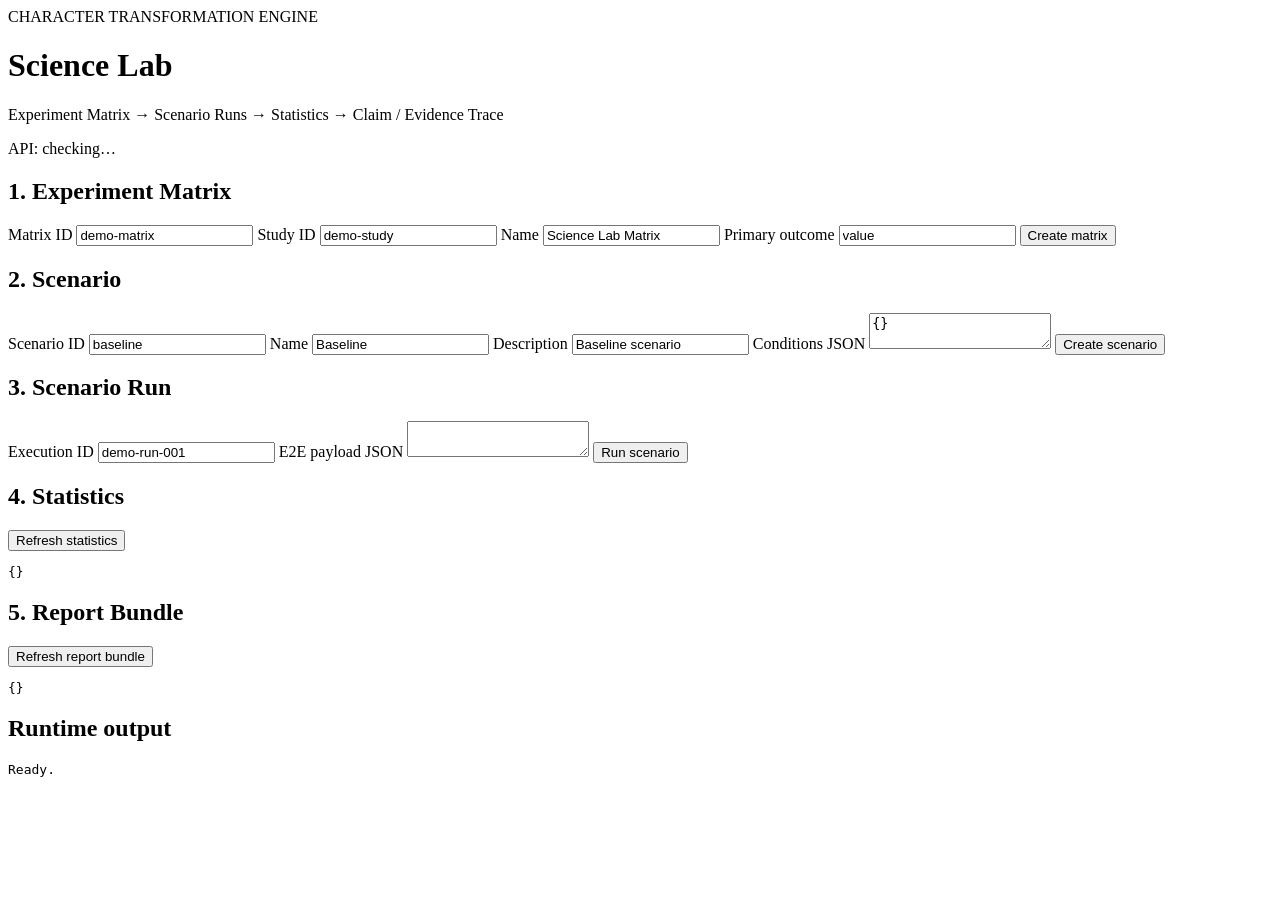
==== frontend/index.html @ 8b7b787e "feat: add Science Lab static UI" ====
<!doctype html>
<html lang="en">
<head>
  <meta charset="utf-8">
  <meta name="viewport" content="width=device-width,initial-scale=1">
  <title>Character Transformation Engine — Science Lab</title>
  <link rel="stylesheet" href="/science-lab/assets/styles.css">
</head>
<body>
  <main class="shell">
    <header>
      <div>
        <div class="eyebrow">CHARACTER TRANSFORMATION ENGINE</div>
        <h1>Science Lab</h1>
        <p class="muted">Experiment Matrix → Scenario Runs → Statistics → Claim / Evidence Trace</p>
      </div>
      <div class="status" id="apiStatus">API: checking…</div>
    </header>

    <section class="grid">
      <article class="card">
        <h2>1. Experiment Matrix</h2>
        <label>Matrix ID <input id="matrixId" value="demo-matrix"></label>
        <label>Study ID <input id="studyId" value="demo-study"></label>
        <label>Name <input id="matrixName" value="Science Lab Matrix"></label>
        <label>Primary outcome <input id="primaryOutcome" value="value"></label>
        <button id="createMatrix">Create matrix</button>
      </article>

      <article class="card">
        <h2>2. Scenario</h2>
        <label>Scenario ID <input id="scenarioId" value="baseline"></label>
        <label>Name <input id="scenarioName" value="Baseline"></label>
        <label>Description <input id="scenarioDescription" value="Baseline scenario"></label>
        <label>Conditions JSON
          <textarea id="conditions">{}</textarea>
        </label>
        <button id="createScenario">Create scenario</button>
      </article>

      <article class="card span2">
        <h2>3. Scenario Run</h2>
        <label>Execution ID <input id="executionId" value="demo-run-001"></label>
        <label>E2E payload JSON
          <textarea id="runPayload"></textarea>
        </label>
        <button id="runScenario">Run scenario</button>
      </article>

      <article class="card">
        <h2>4. Statistics</h2>
        <button id="loadStats">Refresh statistics</button>
        <pre id="stats">{}</pre>
      </article>

      <article class="card">
        <h2>5. Report Bundle</h2>
        <button id="loadReport">Refresh report bundle</button>
        <pre id="report">{}</pre>
      </article>
    </section>

    <section class="card">
      <h2>Runtime output</h2>
      <pre id="output">Ready.</pre>
    </section>
  </main>
<script src="/science-lab/assets/app.js"></script>
</body>
</html>
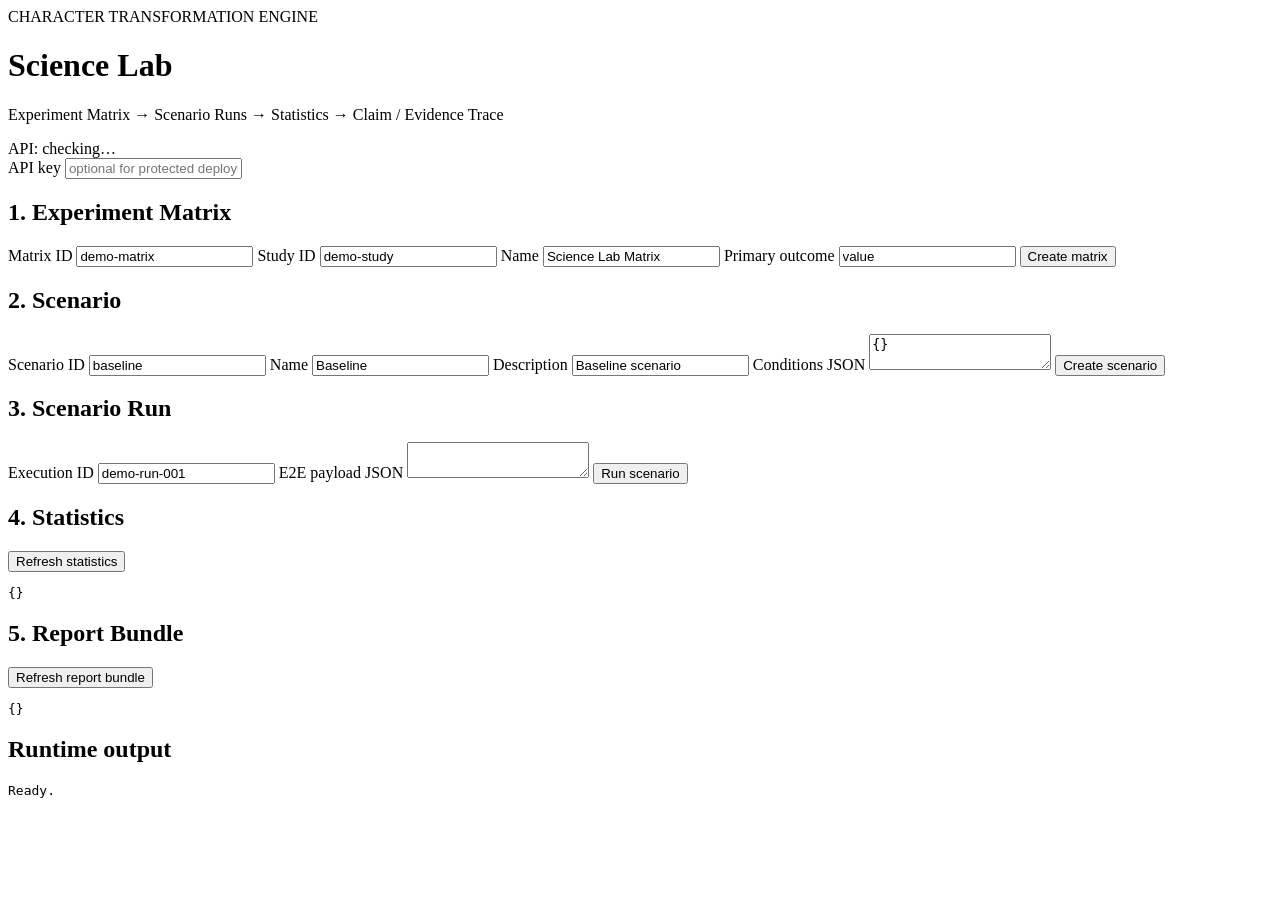
==== commit 12a46225: "feat: allow Science Lab UI API key authentication" ====
--- a/frontend/index.html
+++ b/frontend/index.html
@@ -14,7 +14,7 @@
         <h1>Science Lab</h1>
         <p class="muted">Experiment Matrix → Scenario Runs → Statistics → Claim / Evidence Trace</p>
       </div>
-      <div class="status" id="apiStatus">API: checking…</div>
+      <div><div class="status" id="apiStatus">API: checking…</div><label class="api-key">API key <input id="apiKey" type="password" placeholder="optional for protected deployments"></label></div>
     </header>
 
     <section class="grid">
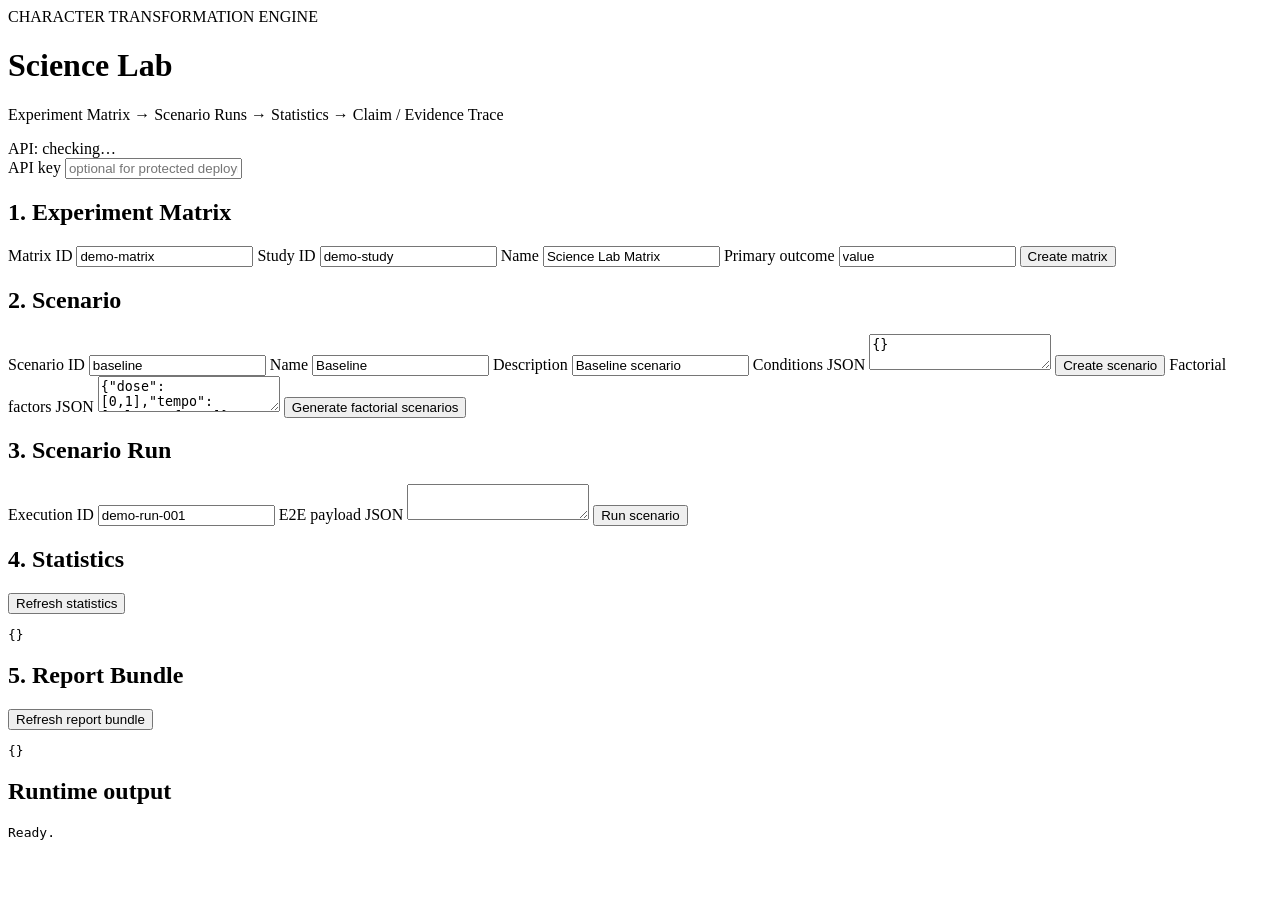
==== commit e0e9e82b: "feat: add factorial scenario generation controls to Science Lab UI" ====
--- a/frontend/index.html
+++ b/frontend/index.html
@@ -36,6 +36,10 @@
           <textarea id="conditions">{}</textarea>
         </label>
         <button id="createScenario">Create scenario</button>
+        <label>Factorial factors JSON
+          <textarea id="factors">{"dose":[0,1],"tempo":["slow","fast"]}</textarea>
+        </label>
+        <button id="generateScenarios">Generate factorial scenarios</button>
       </article>
 
       <article class="card span2">
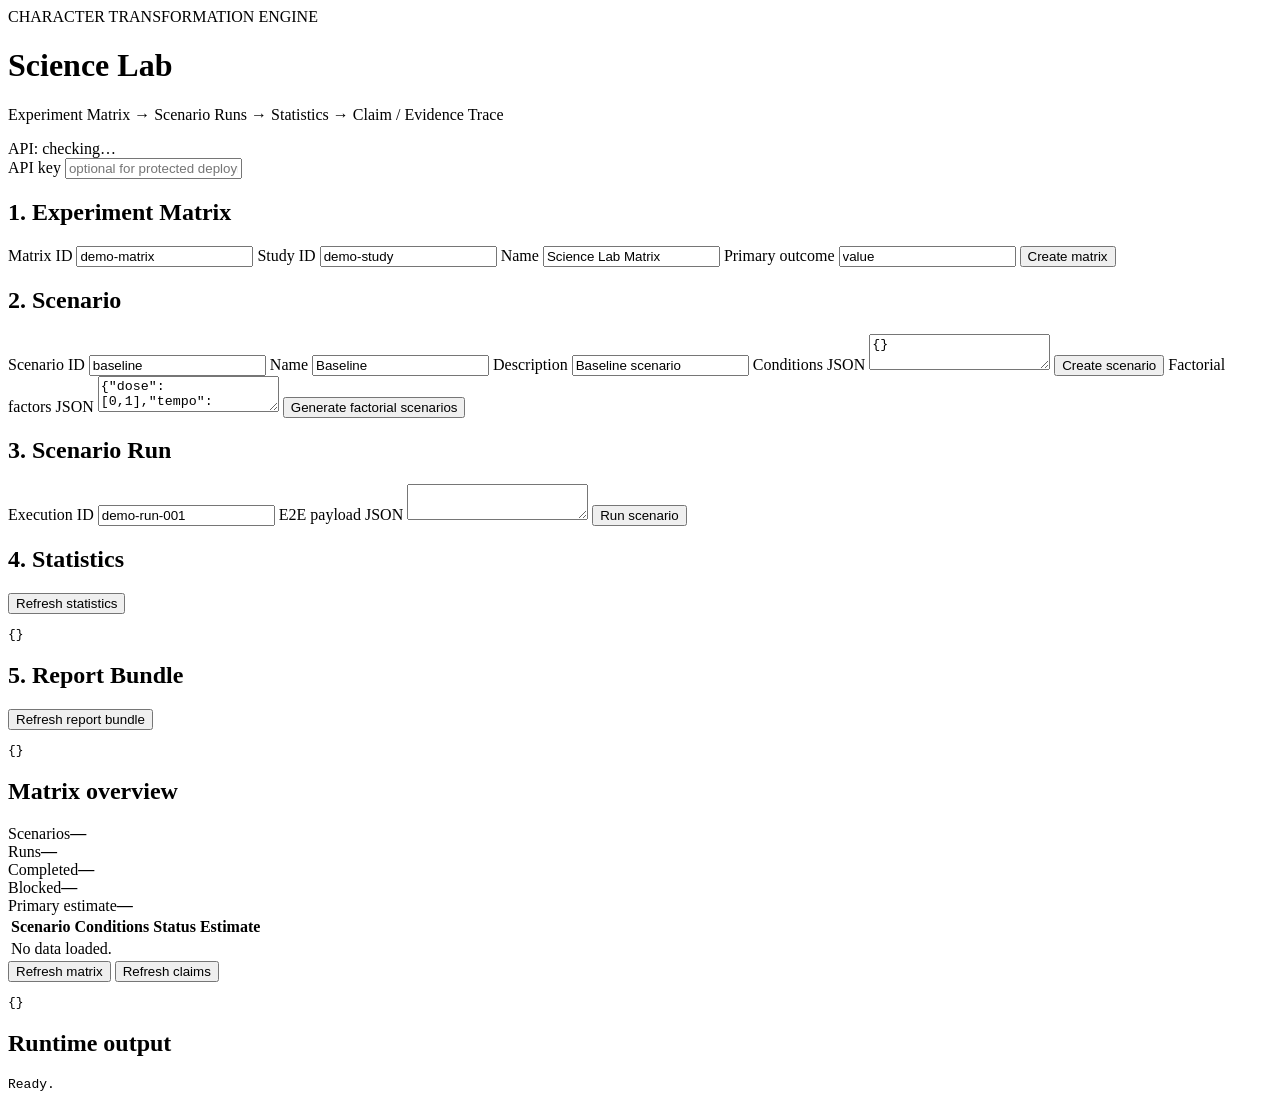
==== commit 43487a10: "feat: add Science Lab dashboard overview and scenario table" ====
--- a/frontend/index.html
+++ b/frontend/index.html
@@ -65,6 +65,28 @@
     </section>
 
     <section class="card">
+      <h2>Matrix overview</h2>
+      <div class="metrics" id="metrics">
+        <div><span>Scenarios</span><strong>—</strong></div>
+        <div><span>Runs</span><strong>—</strong></div>
+        <div><span>Completed</span><strong>—</strong></div>
+        <div><span>Blocked</span><strong>—</strong></div>
+        <div><span>Primary estimate</span><strong>—</strong></div>
+      </div>
+      <div class="table-wrap">
+        <table id="scenarioTable">
+          <thead><tr><th>Scenario</th><th>Conditions</th><th>Status</th><th>Estimate</th></tr></thead>
+          <tbody><tr><td colspan="4">No data loaded.</td></tr></tbody>
+        </table>
+      </div>
+      <div class="row-actions">
+        <button id="loadOverview">Refresh matrix</button>
+        <button id="loadClaims">Refresh claims</button>
+      </div>
+      <pre id="claims">{}</pre>
+    </section>
+
+    <section class="card">
       <h2>Runtime output</h2>
       <pre id="output">Ready.</pre>
     </section>
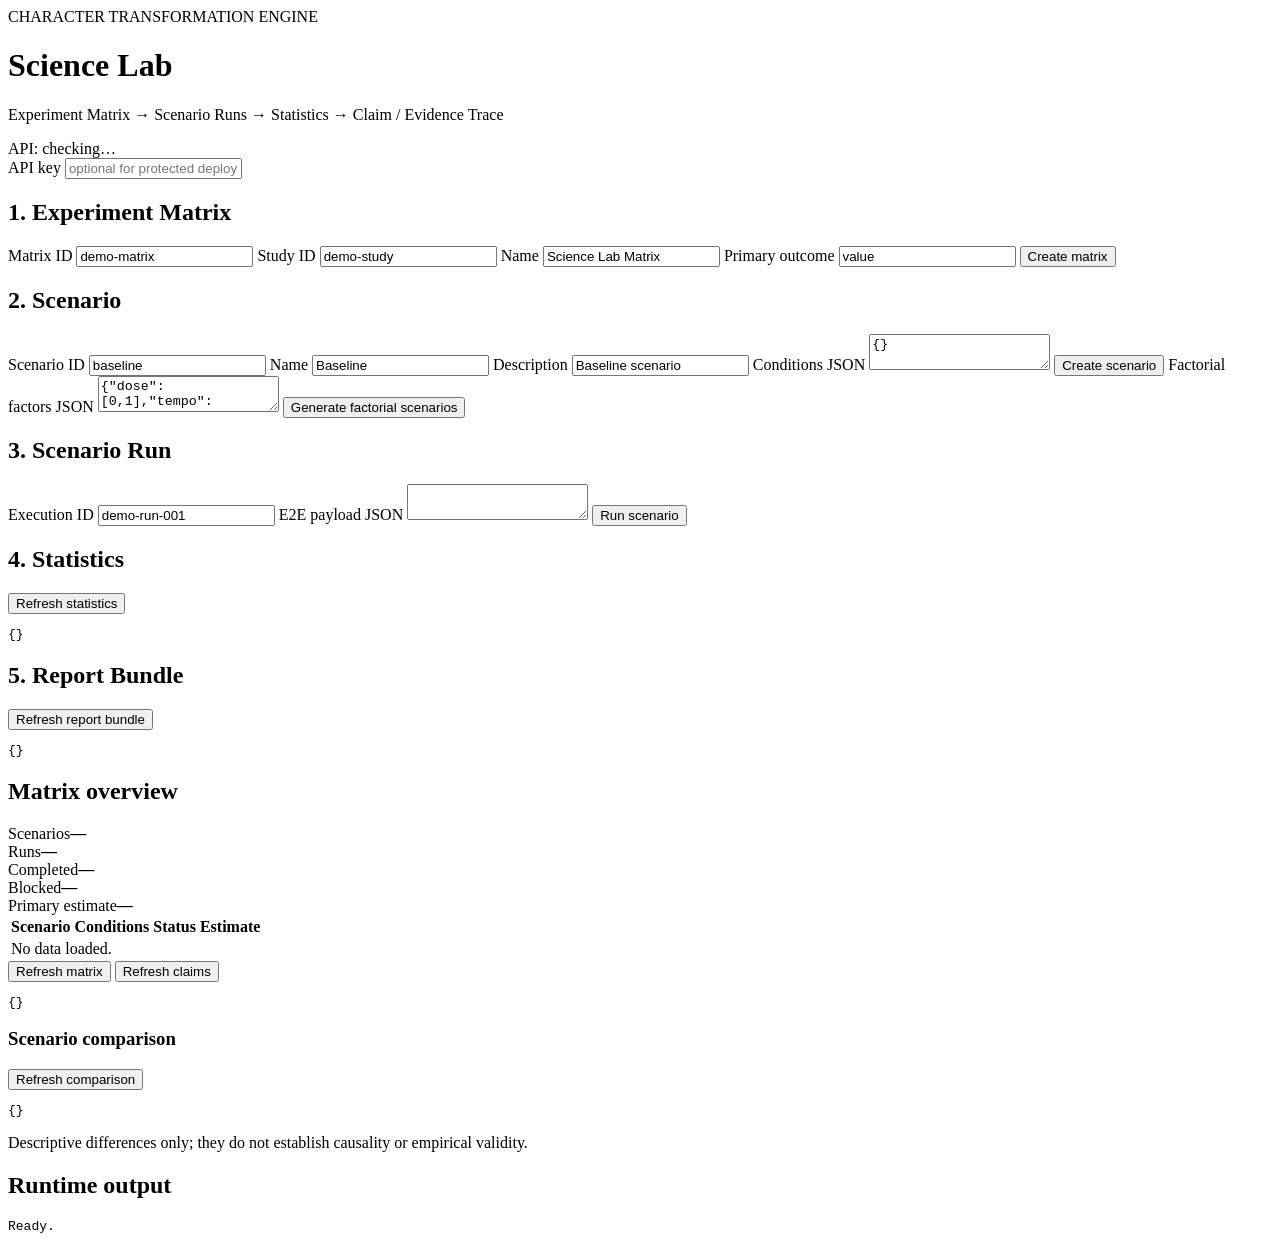
==== commit e2267f04: "feat: add scenario comparison panel to Science Lab UI" ====
--- a/frontend/index.html
+++ b/frontend/index.html
@@ -84,6 +84,10 @@
         <button id="loadClaims">Refresh claims</button>
       </div>
       <pre id="claims">{}</pre>
+      <h3>Scenario comparison</h3>
+      <button id="loadComparison">Refresh comparison</button>
+      <pre id="comparison">{}</pre>
+      <p class="muted">Descriptive differences only; they do not establish causality or empirical validity.</p>
     </section>
 
     <section class="card">
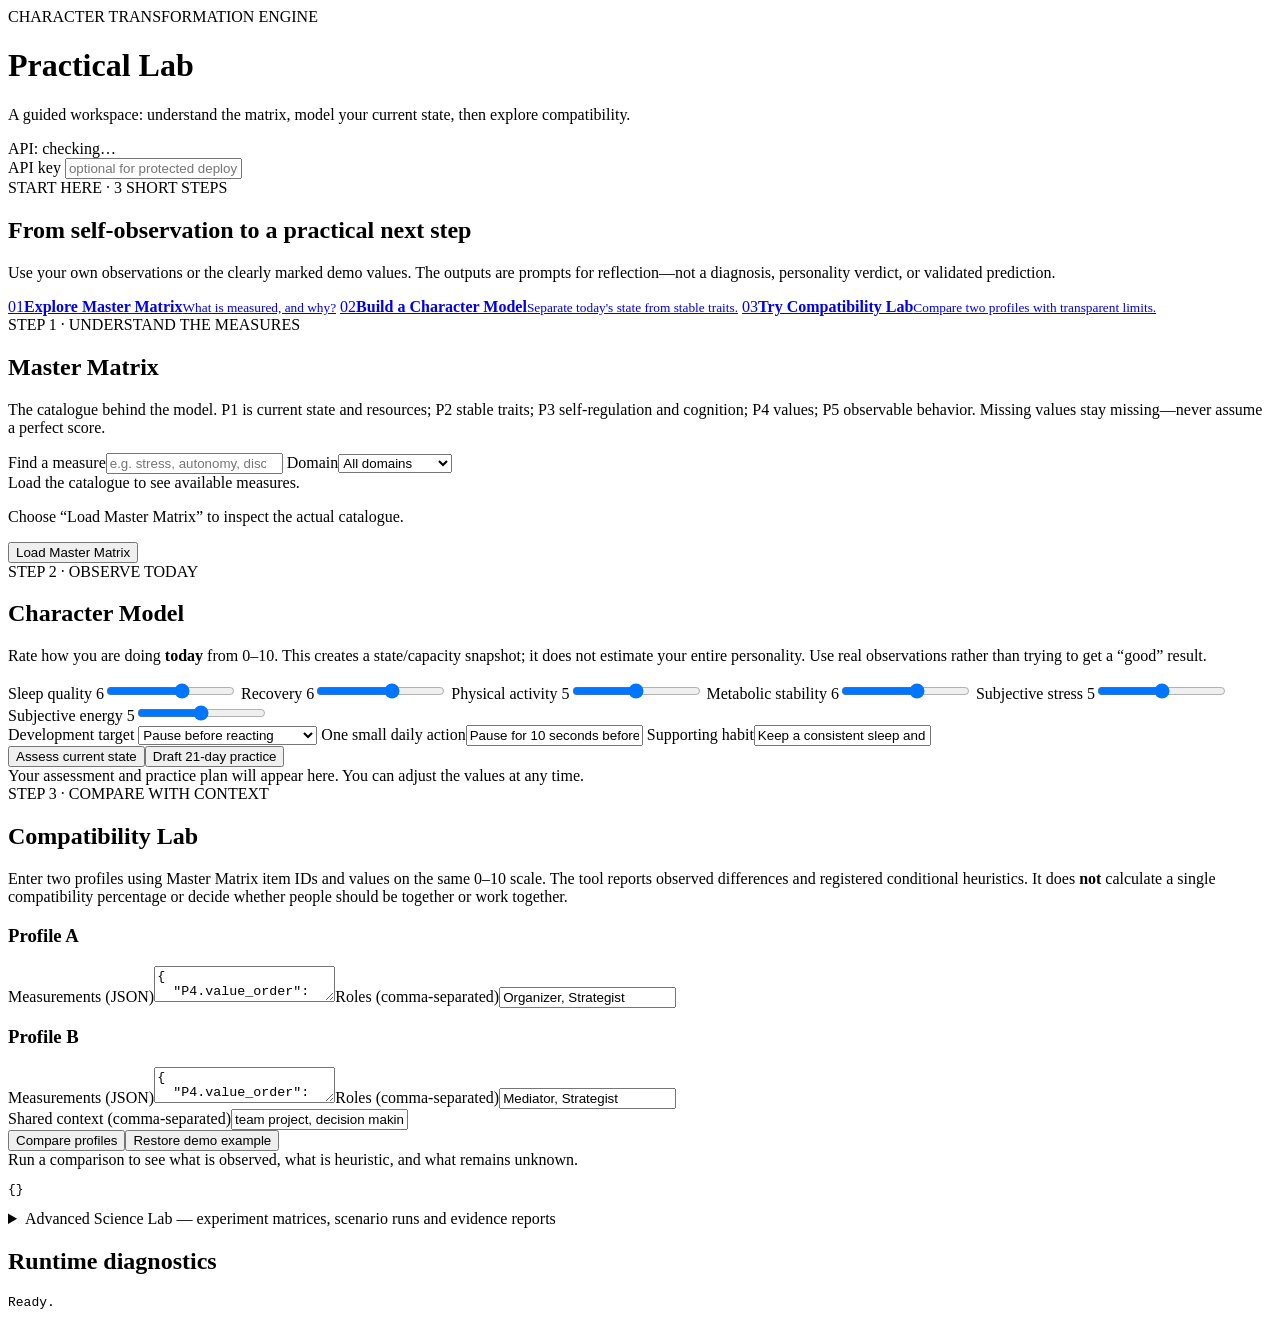
==== commit 8276ca86: "feat: add guided practical lab interface" ====
--- a/frontend/index.html
+++ b/frontend/index.html
@@ -3,7 +3,7 @@
 <head>
   <meta charset="utf-8">
   <meta name="viewport" content="width=device-width,initial-scale=1">
-  <title>Character Transformation Engine — Science Lab</title>
+  <title>Character Transformation Engine — Practical Lab</title>
   <link rel="stylesheet" href="/science-lab/assets/styles.css">
 </head>
 <body>
@@ -11,89 +11,135 @@
     <header>
       <div>
         <div class="eyebrow">CHARACTER TRANSFORMATION ENGINE</div>
-        <h1>Science Lab</h1>
-        <p class="muted">Experiment Matrix → Scenario Runs → Statistics → Claim / Evidence Trace</p>
+        <h1>Practical Lab</h1>
+        <p class="muted">A guided workspace: understand the matrix, model your current state, then explore compatibility.</p>
       </div>
       <div><div class="status" id="apiStatus">API: checking…</div><label class="api-key">API key <input id="apiKey" type="password" placeholder="optional for protected deployments"></label></div>
     </header>
 
-    <section class="grid">
-      <article class="card">
-        <h2>1. Experiment Matrix</h2>
-        <label>Matrix ID <input id="matrixId" value="demo-matrix"></label>
-        <label>Study ID <input id="studyId" value="demo-study"></label>
-        <label>Name <input id="matrixName" value="Science Lab Matrix"></label>
-        <label>Primary outcome <input id="primaryOutcome" value="value"></label>
-        <button id="createMatrix">Create matrix</button>
+    <section class="start-here">
+      <div>
+        <div class="eyebrow">START HERE · 3 SHORT STEPS</div>
+        <h2>From self-observation to a practical next step</h2>
+        <p>Use your own observations or the clearly marked demo values. The outputs are prompts for reflection—not a diagnosis, personality verdict, or validated prediction.</p>
+      </div>
+      <div class="journey">
+        <a href="#masterMatrix"><span>01</span><strong>Explore Master Matrix</strong><small>What is measured, and why?</small></a>
+        <a href="#characterModel"><span>02</span><strong>Build a Character Model</strong><small>Separate today's state from stable traits.</small></a>
+        <a href="#compatibilityLab"><span>03</span><strong>Try Compatibility Lab</strong><small>Compare two profiles with transparent limits.</small></a>
+      </div>
+    </section>
+
+    <section class="practical-grid">
+      <article class="card practical-card" id="masterMatrix">
+        <div class="step-label">STEP 1 · UNDERSTAND THE MEASURES</div>
+        <h2>Master Matrix</h2>
+        <p class="help">The catalogue behind the model. P1 is current state and resources; P2 stable traits; P3 self-regulation and cognition; P4 values; P5 observable behavior. Missing values stay missing—never assume a perfect score.</p>
+        <div class="inline-controls">
+          <label class="grow">Find a measure<input id="matrixSearch" type="search" placeholder="e.g. stress, autonomy, discipline"></label>
+          <label>Domain<select id="matrixDomain"><option value="">All domains</option><option value="P1">P1 · State</option><option value="P2">P2 · Traits</option><option value="P3">P3 · Regulation</option><option value="P4">P4 · Values</option><option value="P5">P5 · Behavior</option></select></label>
+        </div>
+        <div class="matrix-summary" id="matrixSummary">Load the catalogue to see available measures.</div>
+        <div class="matrix-list" id="matrixList" aria-live="polite"><p class="muted">Choose “Load Master Matrix” to inspect the actual catalogue.</p></div>
+        <button id="loadMasterMatrix">Load Master Matrix</button>
       </article>
 
-      <article class="card">
-        <h2>2. Scenario</h2>
-        <label>Scenario ID <input id="scenarioId" value="baseline"></label>
-        <label>Name <input id="scenarioName" value="Baseline"></label>
-        <label>Description <input id="scenarioDescription" value="Baseline scenario"></label>
-        <label>Conditions JSON
-          <textarea id="conditions">{}</textarea>
+      <article class="card practical-card" id="characterModel">
+        <div class="step-label">STEP 2 · OBSERVE TODAY</div>
+        <h2>Character Model</h2>
+        <p class="help">Rate how you are doing <strong>today</strong> from 0–10. This creates a state/capacity snapshot; it does not estimate your entire personality. Use real observations rather than trying to get a “good” result.</p>
+        <div class="slider-list">
+          <label>Sleep quality <span class="range-value" id="vSleep">6</span><input id="mSleep" type="range" min="0" max="10" value="6"></label>
+          <label>Recovery <span class="range-value" id="vRecovery">6</span><input id="mRecovery" type="range" min="0" max="10" value="6"></label>
+          <label>Physical activity <span class="range-value" id="vActivity">5</span><input id="mActivity" type="range" min="0" max="10" value="5"></label>
+          <label>Metabolic stability <span class="range-value" id="vMetabolic">6</span><input id="mMetabolic" type="range" min="0" max="10" value="6"></label>
+          <label>Subjective stress <span class="range-value" id="vStress">5</span><input id="mStress" type="range" min="0" max="10" value="5"></label>
+          <label>Subjective energy <span class="range-value" id="vEnergy">5</span><input id="mEnergy" type="range" min="0" max="10" value="5"></label>
+        </div>
+        <label>Development target
+          <select id="targetTrait">
+            <option value="P3.pause_capacity">Pause before reacting</option>
+            <option value="P3.impulse_control">Impulse control</option>
+            <option value="P3.attention_regulation">Attention regulation</option>
+            <option value="P3.cognitive_reappraisal">Reframing a situation</option>
+            <option value="P5.discipline_consistency">Discipline and consistency</option>
+            <option value="P5.boundary_setting">Setting boundaries</option>
+            <option value="P5.adaptability">Adaptability</option>
+            <option value="P5.social_courage_assertiveness">Assertive communication</option>
+          </select>
         </label>
-        <button id="createScenario">Create scenario</button>
-        <label>Factorial factors JSON
-          <textarea id="factors">{"dose":[0,1],"tempo":["slow","fast"]}</textarea>
-        </label>
-        <button id="generateScenarios">Generate factorial scenarios</button>
+        <label>One small daily action<input id="dailyAction" value="Pause for 10 seconds before replying under pressure"></label>
+        <label>Supporting habit<input id="bioHabit" value="Keep a consistent sleep and recovery routine"></label>
+        <div class="button-row"><button id="assessCharacter">Assess current state</button><button id="buildSprint" class="secondary">Draft 21-day practice</button></div>
+        <div id="characterResult" class="result-panel" aria-live="polite">Your assessment and practice plan will appear here. You can adjust the values at any time.</div>
       </article>
 
-      <article class="card span2">
-        <h2>3. Scenario Run</h2>
-        <label>Execution ID <input id="executionId" value="demo-run-001"></label>
-        <label>E2E payload JSON
-          <textarea id="runPayload"></textarea>
-        </label>
-        <button id="runScenario">Run scenario</button>
-      </article>
-
-      <article class="card">
-        <h2>4. Statistics</h2>
-        <button id="loadStats">Refresh statistics</button>
-        <pre id="stats">{}</pre>
-      </article>
-
-      <article class="card">
-        <h2>5. Report Bundle</h2>
-        <button id="loadReport">Refresh report bundle</button>
-        <pre id="report">{}</pre>
+      <article class="card practical-card span2" id="compatibilityLab">
+        <div class="step-label">STEP 3 · COMPARE WITH CONTEXT</div>
+        <h2>Compatibility Lab</h2>
+        <p class="help">Enter two profiles using Master Matrix item IDs and values on the same 0–10 scale. The tool reports observed differences and registered conditional heuristics. It does <strong>not</strong> calculate a single compatibility percentage or decide whether people should be together or work together.</p>
+        <div class="compat-columns">
+          <div><h3>Profile A</h3><label>Measurements (JSON)<textarea id="profileA">{
+  "P4.value_order": 8,
+  "P4.value_autonomy": 6,
+  "P5.discipline_consistency": 7,
+  "P5.adaptability": 6
+}</textarea></label><label>Roles (comma-separated)<input id="rolesA" value="Organizer, Strategist"></label></div>
+          <div><h3>Profile B</h3><label>Measurements (JSON)<textarea id="profileB">{
+  "P4.value_order": 5,
+  "P4.value_autonomy": 9,
+  "P5.discipline_consistency": 6,
+  "P5.adaptability": 8
+}</textarea></label><label>Roles (comma-separated)<input id="rolesB" value="Mediator, Strategist"></label></div>
+        </div>
+        <label>Shared context (comma-separated)<input id="compatContexts" value="team project, decision making"></label>
+        <div class="button-row"><button id="runCompatibility">Compare profiles</button><button id="loadCompatExample" class="secondary">Restore demo example</button></div>
+        <div id="compatSummary" class="result-panel" aria-live="polite">Run a comparison to see what is observed, what is heuristic, and what remains unknown.</div>
+        <pre id="compatOutput" class="output-pre">{}</pre>
       </article>
     </section>
 
-    <section class="card">
-      <h2>Matrix overview</h2>
-      <div class="metrics" id="metrics">
-        <div><span>Scenarios</span><strong>—</strong></div>
-        <div><span>Runs</span><strong>—</strong></div>
-        <div><span>Completed</span><strong>—</strong></div>
-        <div><span>Blocked</span><strong>—</strong></div>
-        <div><span>Primary estimate</span><strong>—</strong></div>
-      </div>
-      <div class="table-wrap">
-        <table id="scenarioTable">
-          <thead><tr><th>Scenario</th><th>Conditions</th><th>Status</th><th>Estimate</th></tr></thead>
-          <tbody><tr><td colspan="4">No data loaded.</td></tr></tbody>
-        </table>
-      </div>
-      <div class="row-actions">
-        <button id="loadOverview">Refresh matrix</button>
-        <button id="loadClaims">Refresh claims</button>
-      </div>
-      <pre id="claims">{}</pre>
-      <h3>Scenario comparison</h3>
-      <button id="loadComparison">Refresh comparison</button>
-      <pre id="comparison">{}</pre>
-      <p class="muted">Descriptive differences only; they do not establish causality or empirical validity.</p>
-    </section>
-
-    <section class="card">
-      <h2>Runtime output</h2>
-      <pre id="output">Ready.</pre>
-    </section>
+    <details class="advanced">
+      <summary>Advanced Science Lab — experiment matrices, scenario runs and evidence reports</summary>
+      <p class="help">For research workflows. This area assumes familiarity with study design and JSON payloads; start with the practical modules above if you are new.</p>
+      <section class="grid">
+        <article class="card">
+          <h2>1. Experiment Matrix</h2>
+          <label>Matrix ID <input id="matrixId" value="demo-matrix"></label>
+          <label>Study ID <input id="studyId" value="demo-study"></label>
+          <label>Name <input id="matrixName" value="Science Lab Matrix"></label>
+          <label>Primary outcome <input id="primaryOutcome" value="value"></label>
+          <button id="createMatrix">Create matrix</button>
+        </article>
+        <article class="card">
+          <h2>2. Scenario</h2>
+          <label>Scenario ID <input id="scenarioId" value="baseline"></label>
+          <label>Name <input id="scenarioName" value="Baseline"></label>
+          <label>Description <input id="scenarioDescription" value="Baseline scenario"></label>
+          <label>Conditions JSON<textarea id="conditions">{}</textarea></label>
+          <button id="createScenario">Create scenario</button>
+          <label>Factorial factors JSON<textarea id="factors">{"dose":[0,1],"tempo":["slow","fast"]}</textarea></label>
+          <button id="generateScenarios">Generate factorial scenarios</button>
+        </article>
+        <article class="card span2">
+          <h2>3. Scenario Run</h2>
+          <label>Execution ID <input id="executionId" value="demo-run-001"></label>
+          <label>E2E payload JSON<textarea id="runPayload"></textarea></label>
+          <button id="runScenario">Run scenario</button>
+        </article>
+        <article class="card"><h2>4. Statistics</h2><button id="loadStats">Refresh statistics</button><pre id="stats">{}</pre></article>
+        <article class="card"><h2>5. Report Bundle</h2><button id="loadReport">Refresh report bundle</button><pre id="report">{}</pre></article>
+      </section>
+      <section class="card">
+        <h2>Experiment overview</h2>
+        <div class="metrics" id="metrics"><div><span>Scenarios</span><strong>—</strong></div><div><span>Runs</span><strong>—</strong></div><div><span>Completed</span><strong>—</strong></div><div><span>Blocked</span><strong>—</strong></div><div><span>Primary estimate</span><strong>—</strong></div></div>
+        <div class="table-wrap"><table id="scenarioTable"><thead><tr><th>Scenario</th><th>Conditions</th><th>Status</th><th>Estimate</th></tr></thead><tbody><tr><td colspan="4">No data loaded.</td></tr></tbody></table></div>
+        <div class="row-actions"><button id="loadOverview">Refresh matrix</button><button id="loadClaims">Refresh claims</button></div>
+        <pre id="claims">{}</pre><h3>Scenario comparison</h3><button id="loadComparison">Refresh comparison</button><pre id="comparison">{}</pre>
+        <p class="muted">Descriptive differences only; they do not establish causality or empirical validity.</p>
+      </section>
+    </details>
+    <section class="card runtime-card"><h2>Runtime diagnostics</h2><pre id="output">Ready.</pre></section>
   </main>
 <script src="/science-lab/assets/app.js"></script>
 </body>
